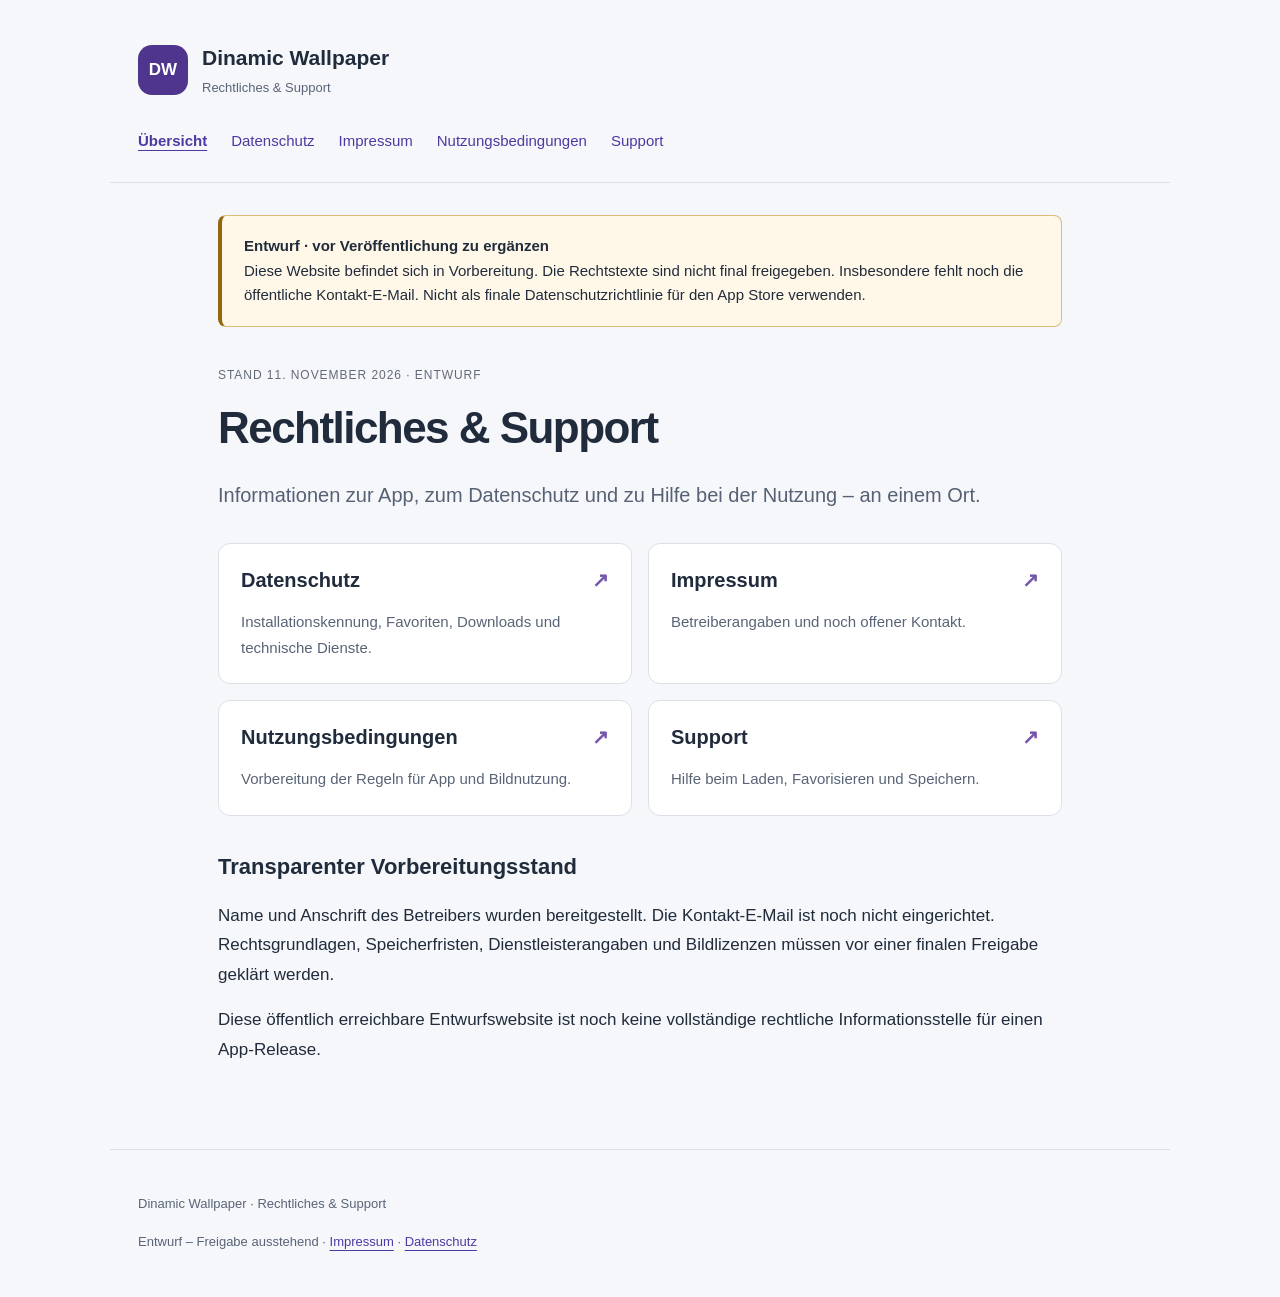
==== docs/index.html @ bf5d41f9 "Add legal and support draft website with explicit release checklist" ====
<!doctype html>
<html lang="de"><head><meta charset="utf-8"><meta name="viewport" content="width=device-width, initial-scale=1"><meta name="robots" content="noindex, nofollow"><meta name="description" content="Rechtliches & Support – Dinamic Wallpaper. Entwurfsstand, noch nicht final freigegeben."><meta name="referrer" content="strict-origin-when-cross-origin"><title>Rechtliches & Support · Dinamic Wallpaper</title><link rel="stylesheet" href="assets/style.css"></head>
<body><a class="skip" href="#inhalt">Zum Inhalt</a><header><a class="brand" href="index.html"><span class="mark" aria-hidden="true">DW</span><span>Dinamic Wallpaper<small>Rechtliches &amp; Support</small></span></a><nav aria-label="Hauptnavigation"><a href="index.html" aria-current="page">Übersicht</a><a href="datenschutz.html">Datenschutz</a><a href="impressum.html">Impressum</a><a href="nutzungsbedingungen.html">Nutzungsbedingungen</a><a href="support.html">Support</a></nav></header><main id="inhalt"><aside class="notice" role="note"><strong>Entwurf · vor Veröffentlichung zu ergänzen</strong><br>Diese Website befindet sich in Vorbereitung. Die Rechtstexte sind nicht final freigegeben. Insbesondere fehlt noch die öffentliche Kontakt-E-Mail. Nicht als finale Datenschutzrichtlinie für den App Store verwenden.</aside><p class="eyebrow">Stand 11. November 2026 · Entwurf</p><h1>Rechtliches & Support</h1><p class="lead">Informationen zur App, zum Datenschutz und zu Hilfe bei der Nutzung – an einem Ort.</p><div class="cards"><a class="card" href="datenschutz.html"><h2>Datenschutz<span aria-hidden="true">↗</span></h2><p>Installationskennung, Favoriten, Downloads und technische Dienste.</p></a><a class="card" href="impressum.html"><h2>Impressum<span aria-hidden="true">↗</span></h2><p>Betreiberangaben und noch offener Kontakt.</p></a><a class="card" href="nutzungsbedingungen.html"><h2>Nutzungsbedingungen<span aria-hidden="true">↗</span></h2><p>Vorbereitung der Regeln für App und Bildnutzung.</p></a><a class="card" href="support.html"><h2>Support<span aria-hidden="true">↗</span></h2><p>Hilfe beim Laden, Favorisieren und Speichern.</p></a></div><h2>Transparenter Vorbereitungsstand</h2><p>Name und Anschrift des Betreibers wurden bereitgestellt. Die Kontakt-E-Mail ist noch nicht eingerichtet. Rechtsgrundlagen, Speicherfristen, Dienstleisterangaben und Bildlizenzen müssen vor einer finalen Freigabe geklärt werden.</p><p>Diese öffentlich erreichbare Entwurfswebsite ist noch keine vollständige rechtliche Informationsstelle für einen App-Release.</p></main><footer><p>Dinamic Wallpaper · Rechtliches &amp; Support</p><p>Entwurf – Freigabe ausstehend · <a href="impressum.html">Impressum</a> · <a href="datenschutz.html">Datenschutz</a></p></footer></body></html>
---- docs/assets/style.css ----
*{box-sizing:border-box}html{color-scheme:light;scroll-behavior:smooth}body{margin:0;color:#202b3b;background:#f6f7fa;font:17px/1.75 -apple-system,BlinkMacSystemFont,"Segoe UI",sans-serif}a{color:#4d39a2;text-underline-offset:4px}a:hover{color:#271663}a:focus-visible{outline:3px solid #674ac1;outline-offset:5px}header,main,footer{max-width:1060px;margin:auto;padding:28px}header{padding-top:40px;border-bottom:1px solid #dce0e8}.brand{display:flex;gap:14px;align-items:center;text-decoration:none;font-size:21px;font-weight:700;color:#202b3b}.brand small{display:block;font-size:13px;font-weight:400;color:#596477}.mark{display:grid;place-items:center;width:50px;height:50px;border-radius:14px;background:#50358e;color:white;font-size:17px}nav{display:flex;flex-wrap:wrap;gap:10px 24px;margin-top:28px}nav a{font-size:15px;text-decoration:none}nav [aria-current]{font-weight:700;text-decoration:underline}main{max-width:900px;padding-top:32px;padding-bottom:70px}.notice{padding:18px 22px;border:1px solid #d8bc79;border-left:4px solid #936811;background:#fff8e8;border-radius:8px;font-size:15px;line-height:1.65}.eyebrow{font-size:12px;color:#626a79;letter-spacing:.08em;text-transform:uppercase;margin-top:38px}h1{font-size:clamp(30px,5vw,44px);line-height:1.2;letter-spacing:-.035em;margin:16px 0 24px;overflow-wrap:anywhere}h2{font-size:22px;line-height:1.4;margin-top:36px}p{margin:15px 0}.lead{font-size:20px;color:#566174;line-height:1.6}.todo{padding:15px 18px;background:#fff8e8;border-radius:7px;font-size:15px}code{font-size:.88em;background:#e9e7f1;padding:2px 5px;border-radius:4px;overflow-wrap:anywhere}.cards{display:grid;grid-template-columns:1fr 1fr;gap:16px;margin:32px 0}.card{display:block;padding:22px;border:1px solid #dce0e8;border-radius:12px;background:white;text-decoration:none;color:#202b3b}.card:hover{border-color:#8466bd}.card h2{margin:0;font-size:20px}.card h2 span{float:right;color:#7456ac}.card p{font-size:15px;color:#596477;margin-bottom:0}footer{border-top:1px solid #dce0e8;font-size:13px;color:#596477}.skip{position:absolute;left:20px;top:-100px;background:white;padding:10px;z-index:2}.skip:focus{top:10px}@media(max-width:600px){header,main,footer{padding-left:20px;padding-right:20px}.cards{grid-template-columns:1fr}nav{gap:8px 16px}.notice{padding:15px}h2{font-size:20px}}@media(prefers-reduced-motion:reduce){html{scroll-behavior:auto}}
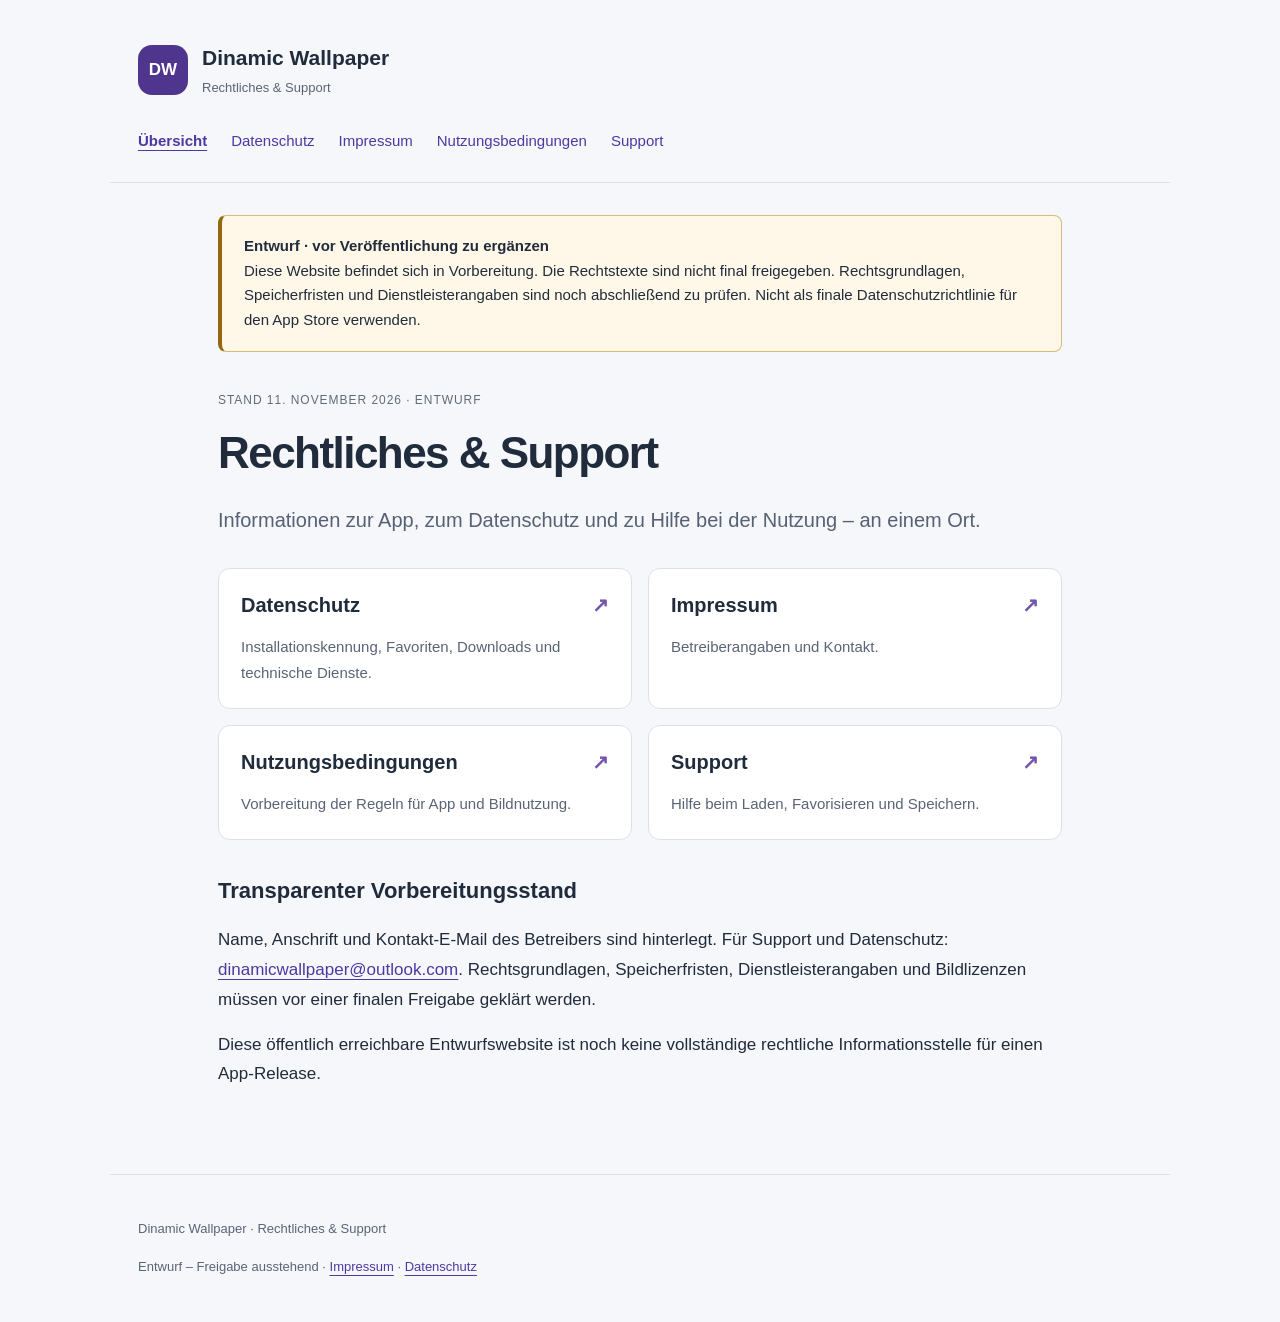
==== commit 1efd903c: "Add verified Outlook contact address while retaining draft status" ====
--- a/docs/index.html
+++ b/docs/index.html
@@ -1,3 +1,3 @@
 <!doctype html>
 <html lang="de"><head><meta charset="utf-8"><meta name="viewport" content="width=device-width, initial-scale=1"><meta name="robots" content="noindex, nofollow"><meta name="description" content="Rechtliches & Support – Dinamic Wallpaper. Entwurfsstand, noch nicht final freigegeben."><meta name="referrer" content="strict-origin-when-cross-origin"><title>Rechtliches & Support · Dinamic Wallpaper</title><link rel="stylesheet" href="assets/style.css"></head>
-<body><a class="skip" href="#inhalt">Zum Inhalt</a><header><a class="brand" href="index.html"><span class="mark" aria-hidden="true">DW</span><span>Dinamic Wallpaper<small>Rechtliches &amp; Support</small></span></a><nav aria-label="Hauptnavigation"><a href="index.html" aria-current="page">Übersicht</a><a href="datenschutz.html">Datenschutz</a><a href="impressum.html">Impressum</a><a href="nutzungsbedingungen.html">Nutzungsbedingungen</a><a href="support.html">Support</a></nav></header><main id="inhalt"><aside class="notice" role="note"><strong>Entwurf · vor Veröffentlichung zu ergänzen</strong><br>Diese Website befindet sich in Vorbereitung. Die Rechtstexte sind nicht final freigegeben. Insbesondere fehlt noch die öffentliche Kontakt-E-Mail. Nicht als finale Datenschutzrichtlinie für den App Store verwenden.</aside><p class="eyebrow">Stand 11. November 2026 · Entwurf</p><h1>Rechtliches & Support</h1><p class="lead">Informationen zur App, zum Datenschutz und zu Hilfe bei der Nutzung – an einem Ort.</p><div class="cards"><a class="card" href="datenschutz.html"><h2>Datenschutz<span aria-hidden="true">↗</span></h2><p>Installationskennung, Favoriten, Downloads und technische Dienste.</p></a><a class="card" href="impressum.html"><h2>Impressum<span aria-hidden="true">↗</span></h2><p>Betreiberangaben und noch offener Kontakt.</p></a><a class="card" href="nutzungsbedingungen.html"><h2>Nutzungsbedingungen<span aria-hidden="true">↗</span></h2><p>Vorbereitung der Regeln für App und Bildnutzung.</p></a><a class="card" href="support.html"><h2>Support<span aria-hidden="true">↗</span></h2><p>Hilfe beim Laden, Favorisieren und Speichern.</p></a></div><h2>Transparenter Vorbereitungsstand</h2><p>Name und Anschrift des Betreibers wurden bereitgestellt. Die Kontakt-E-Mail ist noch nicht eingerichtet. Rechtsgrundlagen, Speicherfristen, Dienstleisterangaben und Bildlizenzen müssen vor einer finalen Freigabe geklärt werden.</p><p>Diese öffentlich erreichbare Entwurfswebsite ist noch keine vollständige rechtliche Informationsstelle für einen App-Release.</p></main><footer><p>Dinamic Wallpaper · Rechtliches &amp; Support</p><p>Entwurf – Freigabe ausstehend · <a href="impressum.html">Impressum</a> · <a href="datenschutz.html">Datenschutz</a></p></footer></body></html>+<body><a class="skip" href="#inhalt">Zum Inhalt</a><header><a class="brand" href="index.html"><span class="mark" aria-hidden="true">DW</span><span>Dinamic Wallpaper<small>Rechtliches &amp; Support</small></span></a><nav aria-label="Hauptnavigation"><a href="index.html" aria-current="page">Übersicht</a><a href="datenschutz.html">Datenschutz</a><a href="impressum.html">Impressum</a><a href="nutzungsbedingungen.html">Nutzungsbedingungen</a><a href="support.html">Support</a></nav></header><main id="inhalt"><aside class="notice" role="note"><strong>Entwurf · vor Veröffentlichung zu ergänzen</strong><br>Diese Website befindet sich in Vorbereitung. Die Rechtstexte sind nicht final freigegeben. Rechtsgrundlagen, Speicherfristen und Dienstleisterangaben sind noch abschließend zu prüfen. Nicht als finale Datenschutzrichtlinie für den App Store verwenden.</aside><p class="eyebrow">Stand 11. November 2026 · Entwurf</p><h1>Rechtliches & Support</h1><p class="lead">Informationen zur App, zum Datenschutz und zu Hilfe bei der Nutzung – an einem Ort.</p><div class="cards"><a class="card" href="datenschutz.html"><h2>Datenschutz<span aria-hidden="true">↗</span></h2><p>Installationskennung, Favoriten, Downloads und technische Dienste.</p></a><a class="card" href="impressum.html"><h2>Impressum<span aria-hidden="true">↗</span></h2><p>Betreiberangaben und Kontakt.</p></a><a class="card" href="nutzungsbedingungen.html"><h2>Nutzungsbedingungen<span aria-hidden="true">↗</span></h2><p>Vorbereitung der Regeln für App und Bildnutzung.</p></a><a class="card" href="support.html"><h2>Support<span aria-hidden="true">↗</span></h2><p>Hilfe beim Laden, Favorisieren und Speichern.</p></a></div><h2>Transparenter Vorbereitungsstand</h2><p>Name, Anschrift und Kontakt-E-Mail des Betreibers sind hinterlegt. Für Support und Datenschutz: <a href="mailto:dinamicwallpaper@outlook.com">dinamicwallpaper@outlook.com</a>. Rechtsgrundlagen, Speicherfristen, Dienstleisterangaben und Bildlizenzen müssen vor einer finalen Freigabe geklärt werden.</p><p>Diese öffentlich erreichbare Entwurfswebsite ist noch keine vollständige rechtliche Informationsstelle für einen App-Release.</p></main><footer><p>Dinamic Wallpaper · Rechtliches &amp; Support</p><p>Entwurf – Freigabe ausstehend · <a href="impressum.html">Impressum</a> · <a href="datenschutz.html">Datenschutz</a></p></footer></body></html>
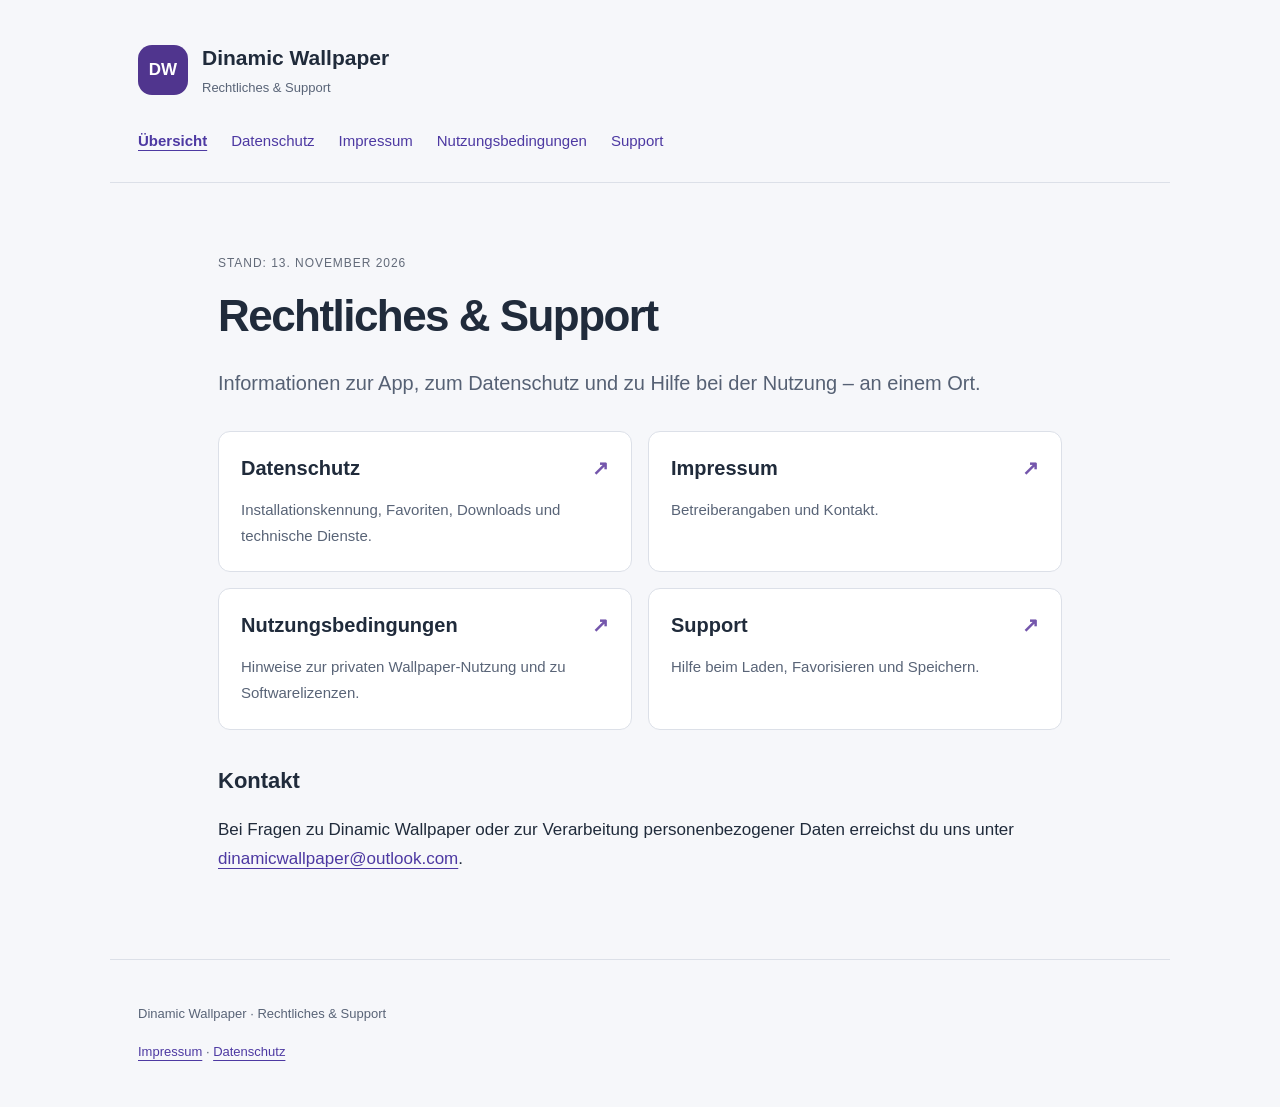
==== commit 1aa23ce9: "Point legal homepage to current localized documents and remove draft presentation" ====
--- a/docs/index.html
+++ b/docs/index.html
@@ -1,3 +1,3 @@
 <!doctype html>
-<html lang="de"><head><meta charset="utf-8"><meta name="viewport" content="width=device-width, initial-scale=1"><meta name="robots" content="noindex, nofollow"><meta name="description" content="Rechtliches & Support – Dinamic Wallpaper. Entwurfsstand, noch nicht final freigegeben."><meta name="referrer" content="strict-origin-when-cross-origin"><title>Rechtliches & Support · Dinamic Wallpaper</title><link rel="stylesheet" href="assets/style.css"></head>
-<body><a class="skip" href="#inhalt">Zum Inhalt</a><header><a class="brand" href="index.html"><span class="mark" aria-hidden="true">DW</span><span>Dinamic Wallpaper<small>Rechtliches &amp; Support</small></span></a><nav aria-label="Hauptnavigation"><a href="index.html" aria-current="page">Übersicht</a><a href="datenschutz.html">Datenschutz</a><a href="impressum.html">Impressum</a><a href="nutzungsbedingungen.html">Nutzungsbedingungen</a><a href="support.html">Support</a></nav></header><main id="inhalt"><aside class="notice" role="note"><strong>Entwurf · vor Veröffentlichung zu ergänzen</strong><br>Diese Website befindet sich in Vorbereitung. Die Rechtstexte sind nicht final freigegeben. Rechtsgrundlagen, Speicherfristen und Dienstleisterangaben sind noch abschließend zu prüfen. Nicht als finale Datenschutzrichtlinie für den App Store verwenden.</aside><p class="eyebrow">Stand 11. November 2026 · Entwurf</p><h1>Rechtliches & Support</h1><p class="lead">Informationen zur App, zum Datenschutz und zu Hilfe bei der Nutzung – an einem Ort.</p><div class="cards"><a class="card" href="datenschutz.html"><h2>Datenschutz<span aria-hidden="true">↗</span></h2><p>Installationskennung, Favoriten, Downloads und technische Dienste.</p></a><a class="card" href="impressum.html"><h2>Impressum<span aria-hidden="true">↗</span></h2><p>Betreiberangaben und Kontakt.</p></a><a class="card" href="nutzungsbedingungen.html"><h2>Nutzungsbedingungen<span aria-hidden="true">↗</span></h2><p>Vorbereitung der Regeln für App und Bildnutzung.</p></a><a class="card" href="support.html"><h2>Support<span aria-hidden="true">↗</span></h2><p>Hilfe beim Laden, Favorisieren und Speichern.</p></a></div><h2>Transparenter Vorbereitungsstand</h2><p>Name, Anschrift und Kontakt-E-Mail des Betreibers sind hinterlegt. Für Support und Datenschutz: <a href="mailto:dinamicwallpaper@outlook.com">dinamicwallpaper@outlook.com</a>. Rechtsgrundlagen, Speicherfristen, Dienstleisterangaben und Bildlizenzen müssen vor einer finalen Freigabe geklärt werden.</p><p>Diese öffentlich erreichbare Entwurfswebsite ist noch keine vollständige rechtliche Informationsstelle für einen App-Release.</p></main><footer><p>Dinamic Wallpaper · Rechtliches &amp; Support</p><p>Entwurf – Freigabe ausstehend · <a href="impressum.html">Impressum</a> · <a href="datenschutz.html">Datenschutz</a></p></footer></body></html>+<html lang="de"><head><meta charset="utf-8"><meta name="viewport" content="width=device-width, initial-scale=1"><meta name="description" content="Rechtliche Informationen und Support für Dinamic Wallpaper."><meta name="referrer" content="strict-origin-when-cross-origin"><title>Rechtliches & Support · Dinamic Wallpaper</title><link rel="stylesheet" href="assets/style.css"></head>
+<body><a class="skip" href="#inhalt">Zum Inhalt</a><header><a class="brand" href="index.html"><span class="mark" aria-hidden="true">DW</span><span>Dinamic Wallpaper<small>Rechtliches &amp; Support</small></span></a><nav aria-label="Hauptnavigation"><a href="index.html" aria-current="page">Übersicht</a><a href="datenschutz-de.html">Datenschutz</a><a href="impressum.html">Impressum</a><a href="lizenzen-de.html">Nutzungsbedingungen</a><a href="support.html">Support</a></nav></header><main id="inhalt"><p class="eyebrow">Stand: 13. November 2026</p><h1>Rechtliches & Support</h1><p class="lead">Informationen zur App, zum Datenschutz und zu Hilfe bei der Nutzung – an einem Ort.</p><div class="cards"><a class="card" href="datenschutz-de.html"><h2>Datenschutz<span aria-hidden="true">↗</span></h2><p>Installationskennung, Favoriten, Downloads und technische Dienste.</p></a><a class="card" href="impressum.html"><h2>Impressum<span aria-hidden="true">↗</span></h2><p>Betreiberangaben und Kontakt.</p></a><a class="card" href="lizenzen-de.html"><h2>Nutzungsbedingungen<span aria-hidden="true">↗</span></h2><p>Hinweise zur privaten Wallpaper-Nutzung und zu Softwarelizenzen.</p></a><a class="card" href="support.html"><h2>Support<span aria-hidden="true">↗</span></h2><p>Hilfe beim Laden, Favorisieren und Speichern.</p></a></div><h2>Kontakt</h2><p>Bei Fragen zu Dinamic Wallpaper oder zur Verarbeitung personenbezogener Daten erreichst du uns unter <a href="mailto:dinamicwallpaper@outlook.com">dinamicwallpaper@outlook.com</a>.</p></main><footer><p>Dinamic Wallpaper · Rechtliches &amp; Support</p><p><a href="impressum.html">Impressum</a> · <a href="datenschutz-de.html">Datenschutz</a></p></footer></body></html>
